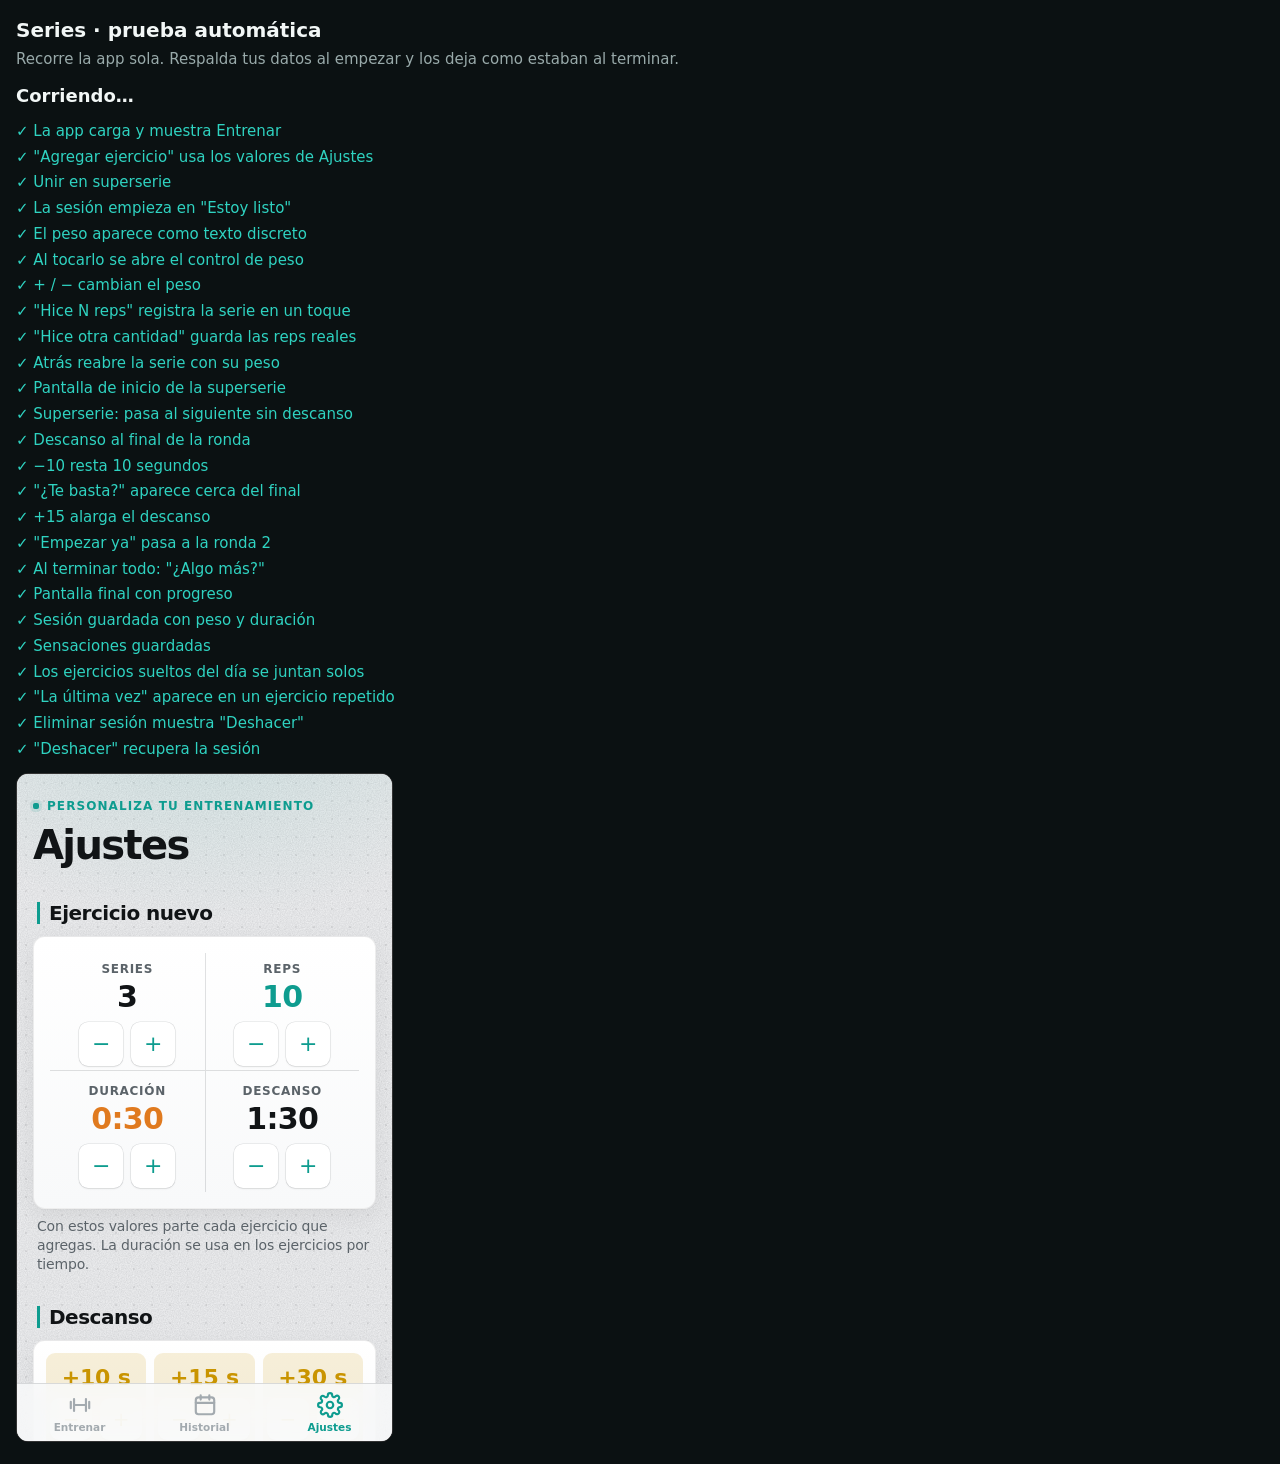
==== test.html @ 8d0af16e "Pulido general: fiabilidad, menos toques, sistema visual y orden interno Fiabilidad: datos con versi" ====
<!doctype html>
<html lang="es">
<head>
<meta charset="utf-8">
<meta name="viewport" content="width=device-width, initial-scale=1">
<title>Series · prueba automática</title>
<style>
  body{margin:0;font:15px/1.45 -apple-system,"Segoe UI",system-ui,sans-serif;background:#0B1112;color:#F2F7F6;padding:16px}
  h1{font-size:20px;margin:0 0 4px} p{margin:0 0 12px;color:#9aa}
  #res{display:grid;gap:4px;margin-bottom:12px}
  .ok{color:#2FD3C1} .bad{color:#FF6369;font-weight:700}
  #sum{font-size:18px;font-weight:700;margin:8px 0 12px}
  iframe{width:375px;height:667px;border:1px solid #333;border-radius:12px;background:#000}
</style>
</head>
<body>
<h1>Series · prueba automática</h1>
<p>Recorre la app sola. Respalda tus datos al empezar y los deja como estaban al terminar.</p>
<div id="sum">Corriendo…</div>
<div id="res"></div>
<iframe id="f" title="App en prueba"></iframe>
<script>
const KEY='sr1',res=document.getElementById('res'),sum=document.getElementById('sum');
let pass=0,fail=0;
const log=(ok,msg)=>{const d=document.createElement('div');d.className=ok?'ok':'bad';d.textContent=(ok?'✓ ':'✗ ')+msg;res.appendChild(d);ok?pass++:fail++};
const check=(cond,msg)=>log(!!cond,msg);
const wait=ms=>new Promise(r=>setTimeout(r,ms));
// Respaldo a prueba de interrupciones: si una corrida anterior quedó a medias, primero se restaura su respaldo
const BK='series-test-backup';
if(sessionStorage.getItem(BK)!==null){const b=sessionStorage.getItem(BK);if(b==='__vacio__')localStorage.removeItem(KEY);else localStorage.setItem(KEY,b)}
const backup=localStorage.getItem(KEY);sessionStorage.setItem(BK,backup===null?'__vacio__':backup);

function load(data){return new Promise(r=>{
  if(data===null)localStorage.removeItem(KEY);else localStorage.setItem(KEY,JSON.stringify(data));
  const f=document.getElementById('f');f.onload=()=>setTimeout(r,300);f.src='index.html?test='+Date.now()})}

async function run(){
  const f=document.getElementById('f');
  // 1) Carga limpia
  await load({v:2,tpl:[],hist:[],extra:[10,15,30],act:null,cfg:{installSeen:true}});
  let w=f.contentWindow,d=f.contentDocument;const errs=[];w.addEventListener('error',e=>errs.push(e.message));
  const S=()=>f.contentWindow.T,$=s=>d.querySelector(s),c=(a,x='')=>{const el=d.querySelector(`[data-a="${a}"]${x}`);if(!el)throw new Error('falta botón '+a+x);el.click()};
  const type=(el,v)=>{el.value=v;el.dispatchEvent(new w.Event('input',{bubbles:true}))};
  check(typeof w.rHome==='function'&&$('#home .hero'),'La app carga y muestra Entrenar');

  // 2) Editor + superserie
  c('new');type($('#edName'),'Prueba');type(d.querySelectorAll('[data-in="n"]')[0],'Press banca');
  c('addEx');type(d.querySelectorAll('[data-in="n"]')[1],'Fondos');c('addEx');type(d.querySelectorAll('[data-in="n"]')[2],'Remo');
  check(S().ed.ex[1].sets===S().db.cfg.def.sets,'"Agregar ejercicio" usa los valores de Ajustes');
  c('link','[data-i="1"]');check(S().ed.ex[1].ss===true,'Unir en superserie');
  S().ed.ex.forEach(e=>{e.sets=2;e.rest=60});S().ed.ex[0].rest=0;
  c('start');check(S().A&&S().A.ph==='ready','La sesión empieza en "Estoy listo"');

  // 3) Serie con un toque + peso discreto
  c('go');check($('.kgchip'),'El peso aparece como texto discreto');
  c('kgOpen');check($('[data-kw]'),'Al tocarlo se abre el control de peso');
  c('kStep','[data-d="1"]');c('kStep','[data-d="1"]');check(w.curKg(0,0)===2,'+ / − cambian el peso');
  c('quickOk');check(S().A.log[0][0]===S().A.s.ex[0].reps&&S().A.kg[0][0]===2,'"Hice N reps" registra la serie en un toque');
  // 4) Otra cantidad + Atrás
  c('setDone');c('rDec');c('rOk');check(S().A.log[0][1]===S().A.s.ex[0].reps-1,'"Hice otra cantidad" guarda las reps reales');
  c('stepBack');check(S().A.ph==='reps'&&w.curKg(0,1)===2,'Atrás reabre la serie con su peso');c('rOk');
  // 5) Superserie: Fondos → Remo sin descanso → descanso → ronda 2
  check(S().A.ph==='ready'&&$('#pName').textContent.includes('+'),'Pantalla de inicio de la superserie');
  c('go');c('quickOk');check(S().A.ph==='set'&&S().A.s.ex[S().A.i].n==='Remo','Superserie: pasa al siguiente sin descanso');
  c('quickOk');check(S().A.ph==='rest','Descanso al final de la ronda');
  // 6) Descanso: −10, ¿te basta?, +15, empezar ya
  const end0=S().A.end;c('minus10');check(Math.round((end0-S().A.end)/1000)===10,'−10 resta 10 segundos');
  S().A.end=Date.now()+8000;S().A.asked=false;w.loop();check($('.ask'),'"¿Te basta?" aparece cerca del final');
  c('add','[data-v="15"]');check(!$('.ask')&&(S().A.end-Date.now())/1000>20,'+15 alarga el descanso');
  c('restEnd');check(S().A.ph==='set'&&S().A.k===1,'"Empezar ya" pasa a la ronda 2');
  c('quickOk');c('quickOk');check(S().A.ph==='more','Al terminar todo: "¿Algo más?"');
  // 7) Agregar sobre la marcha + cierre con progreso
  c('qAdd');type($('#sheet [data-in="n"]'),'Plancha');S().qx.t='t';S().qx.sets=1;S().qx.dur=5;c('qGo');
  c('go');c('work');c('workEnd');c('endS');
  check($('#pEnd h2')&&$('.prog'),'Pantalla final con progreso');
  const h=S().db.hist[0];check(h&&h.ex.length===4&&typeof h.dur==='number'&&h.ex[0].kg,'Sesión guardada con peso y duración');
  c('feelNow');c('fchip','[data-v="j"]');c('feelEnd');check(S().db.hist[0].feel&&S().db.hist[0].feel.r==='j','Sensaciones guardadas');

  // 8) Ejercicios sueltos del día se juntan
  w.show('home');for(const n of ['Sentadilla','Zancadas']){c('loose');type($('#sheet [data-in="n"]'),n);S().qx.sets=1;S().qx.rest=0;c('qGo');c('go');c('quickOk');c('endS');c('feelLater')}
  const libres=S().db.hist.filter(x=>x.loose);check(libres.length===1&&libres[0].ex.length===2,'Los ejercicios sueltos del día se juntan solos');
  // 9) La última vez
  w.startSession({name:'X',ex:[{n:'Press banca',t:'r',sets:1,reps:8,dur:30,rest:0}]});await wait(50);
  check($('#pLast').textContent.includes('La última vez'),'"La última vez" aparece en un ejercicio repetido');
  S().db.act=null;S().save();w.closePlayer();
  // 10) Eliminar con Deshacer
  const n0=S().db.hist.length;w.show('hist');c('det');c('delSess');check(S().db.hist.length===n0-1&&$('#snack').classList.contains('on'),'Eliminar sesión muestra "Deshacer"');
  c('snack');check(S().db.hist.length===n0,'"Deshacer" recupera la sesión');
  // 11) Mantener presionado hace correr el valor
  w.show('cfg');const s0=S().db.cfg.def.rest,bt=$('[data-a="dInc"][data-f="rest"]');
  bt.dispatchEvent(new w.PointerEvent('pointerdown',{bubbles:true}));await wait(900);d.dispatchEvent(new w.PointerEvent('pointerup',{bubbles:true}));
  check(S().db.cfg.def.rest>=s0+15*3,'Mantener presionado + hace correr el valor');
  // 12) Apariencia
  c('thSet','[data-v="dark"]');check(d.documentElement.dataset.theme==='dark','Tema oscuro forzado');c('thSet','[data-v="auto"]');
  check(errs.length===0,'Sin errores de JavaScript'+(errs.length?': '+errs.join(' | '):''));

  // 13) Migración de datos viejos (sin versión ni duración)
  await load({tpl:[],hist:[{id:'a',d:1,end:60001,name:'Vieja',ex:[{n:'Curl',t:'r',goal:10,rest:60,sets:[10]}]}],extra:[10,15,30],act:null});
  w=f.contentWindow;const S2=()=>w.T;check(S2().db.v===2&&S2().db.hist[0].dur===60000,'Datos viejos se convierten al formato nuevo');
  // 14) Pantalla baja (iPhone SE): el reproductor cabe sin desplazar
  d=f.contentDocument;{const st=d.createElement('style');st.textContent='*{animation:none!important;transition:none!important}';d.head.appendChild(st)}w.startSession({name:'SE',ex:[{n:'Press banca',t:'r',sets:3,reps:8,dur:30,rest:60}]});await wait(80);
  d.querySelector('[data-a="go"]').click();await wait(450);const p=d.querySelector('#player');
  check(p.scrollHeight<=p.clientHeight+2,`En 375×667 la serie cabe sin desplazar (${p.scrollHeight}/${p.clientHeight})`);
  d.querySelector('[data-a="quickOk"]').click();await wait(450);
  check(p.scrollHeight<=p.clientHeight+2,`En 375×667 el descanso cabe sin desplazar (${p.scrollHeight}/${p.clientHeight})`);
}

run().catch(e=>log(false,'La prueba se detuvo: '+e.message)).finally(()=>{
  if(backup===null)localStorage.removeItem(KEY);else localStorage.setItem(KEY,backup);sessionStorage.removeItem(BK);
  sum.textContent=fail?`✗ ${fail} fallaron · ${pass} pasaron`:`✓ Todo bien · ${pass} pruebas pasaron`;sum.className=fail?'bad':'ok';
  document.title=(fail?'✗ ':'✓ ')+'Series · prueba';
});
</script>
</body>
</html>
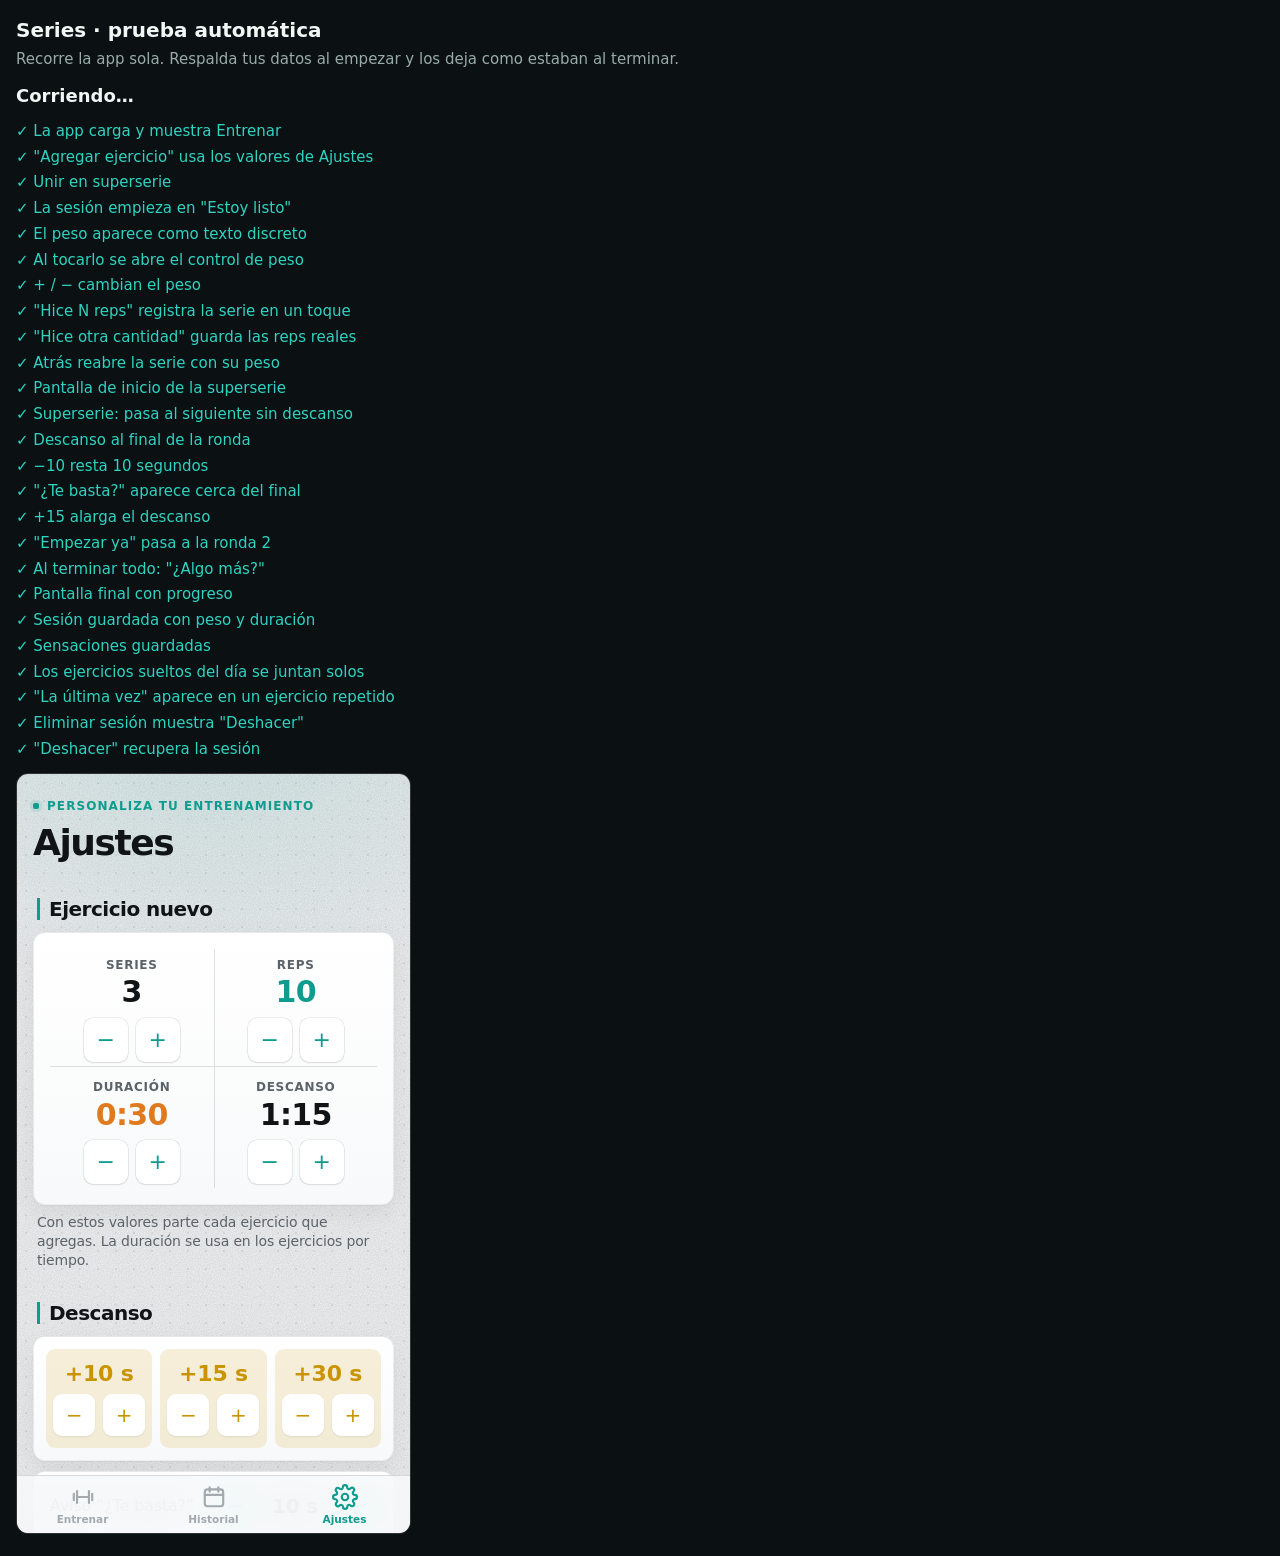
==== commit e78b35c1: "Pantalla completa en iPhone con el mismo enfoque de Piso Pélvico - Reproductor como la clase .ov: ba" ====
--- a/test.html
+++ b/test.html
@@ -10,7 +10,7 @@
   #res{display:grid;gap:4px;margin-bottom:12px}
   .ok{color:#2FD3C1} .bad{color:#FF6369;font-weight:700}
   #sum{font-size:18px;font-weight:700;margin:8px 0 12px}
-  iframe{width:375px;height:667px;border:1px solid #333;border-radius:12px;background:#000}
+  iframe{width:393px;height:759px;border:1px solid #333;border-radius:12px;background:#000}
 </style>
 </head>
 <body>
@@ -20,6 +20,7 @@
 <div id="res"></div>
 <iframe id="f" title="App en prueba"></iframe>
 <script>
+const QS=new URLSearchParams(location.search),FW=+(QS.get('w')||393),FH=+(QS.get('h')||759);
 const KEY='sr1',res=document.getElementById('res'),sum=document.getElementById('sum');
 let pass=0,fail=0;
 const log=(ok,msg)=>{const d=document.createElement('div');d.className=ok?'ok':'bad';d.textContent=(ok?'✓ ':'✗ ')+msg;res.appendChild(d);ok?pass++:fail++};
@@ -32,7 +33,7 @@
 
 function load(data){return new Promise(r=>{
   if(data===null)localStorage.removeItem(KEY);else localStorage.setItem(KEY,JSON.stringify(data));
-  const f=document.getElementById('f');f.onload=()=>setTimeout(r,300);f.src='index.html?test='+Date.now()})}
+  const f=document.getElementById('f');f.style.width=FW+'px';f.style.height=FH+'px';f.onload=()=>setTimeout(r,300);f.src='index.html?test='+Date.now()})}
 
 async function run(){
   const f=document.getElementById('f');
@@ -97,12 +98,23 @@
   // 13) Migración de datos viejos (sin versión ni duración)
   await load({tpl:[],hist:[{id:'a',d:1,end:60001,name:'Vieja',ex:[{n:'Curl',t:'r',goal:10,rest:60,sets:[10]}]}],extra:[10,15,30],act:null});
   w=f.contentWindow;const S2=()=>w.T;check(S2().db.v===2&&S2().db.hist[0].dur===60000,'Datos viejos se convierten al formato nuevo');
-  // 14) Pantalla baja (iPhone SE): el reproductor cabe sin desplazar
-  d=f.contentDocument;{const st=d.createElement('style');st.textContent='*{animation:none!important;transition:none!important}';d.head.appendChild(st)}w.startSession({name:'SE',ex:[{n:'Press banca',t:'r',sets:3,reps:8,dur:30,rest:60}]});await wait(80);
-  d.querySelector('[data-a="go"]').click();await wait(450);const p=d.querySelector('#player');
-  check(p.scrollHeight<=p.clientHeight+2,`En 375×667 la serie cabe sin desplazar (${p.scrollHeight}/${p.clientHeight})`);
-  d.querySelector('[data-a="quickOk"]').click();await wait(450);
-  check(p.scrollHeight<=p.clientHeight+2,`En 375×667 el descanso cabe sin desplazar (${p.scrollHeight}/${p.clientHeight})`);
+  // 14) Cada pantalla a FWxFH: botón principal de abajo visible y sin desplazamiento horizontal
+  d=f.contentDocument;{const st=d.createElement('style');st.textContent='*{animation:none!important;transition:none!important}';d.head.appendChild(st)}
+  const W=f.contentWindow,H=FH,noX=()=>d.documentElement.scrollWidth<=FW+1;
+  const vis=(sel,txt)=>{const e=d.querySelector(sel);const r=e&&e.getBoundingClientRect();check(r&&r.height>0&&r.bottom<=H+1&&r.top>=0,`${FW}×${FH} · ${txt} visible (${r?Math.round(r.bottom):'-'}/${H})`)};
+  for(const t of ['home','hist','cfg']){W.show(t);await wait(60);check(noX(),`${FW}×${FH} · ${t}: sin desplazamiento horizontal`)}
+  vis('.tabbar','barra de pestañas');
+  W.show('home');d.querySelector('[data-a="new"]').click();await wait(60);vis('.edbar .btn:not(.sec)','botón Empezar del editor');check(noX(),`${FW}×${FH} · editor: sin desplazamiento horizontal`);
+  W.T.ed&&(W.ed=null);W.show('home');
+  d.querySelector('[data-a="loose"]').click();await wait(60);const sh=d.querySelector('#sheet');
+  check(sh.getBoundingClientRect().top>=0,`${FW}×${FH} · hoja de ejercicio suelto cabe en la pantalla`);W.closeSheet();
+  W.startSession({name:'Tam',ex:[{n:'Press banca',t:'r',sets:3,reps:8,dur:30,rest:60}]});await wait(80);
+  vis('#pctl .pbig','"Estoy listo"');
+  d.querySelector('[data-a="go"]').click();await wait(80);vis('[data-a="quickOk"]','"Hice N reps"');
+  d.querySelector('[data-a="setDone"]').click();await wait(80);vis('.cb.main button','"Confirmar"');
+  d.querySelector('[data-a="rOk"]').click();await wait(80);vis('[data-a="restEnd"]','"Empezar ya" en el descanso');
+  const pr=d.querySelector('#pRun');check(pr.scrollHeight<=pr.clientHeight+2,`${FW}×${FH} · el centro del entrenamiento cabe sin desplazar (${pr.scrollHeight}/${pr.clientHeight})`);
+  check(noX(),`${FW}×${FH} · entrenamiento: sin desplazamiento horizontal`);
 }
 
 run().catch(e=>log(false,'La prueba se detuvo: '+e.message)).finally(()=>{
